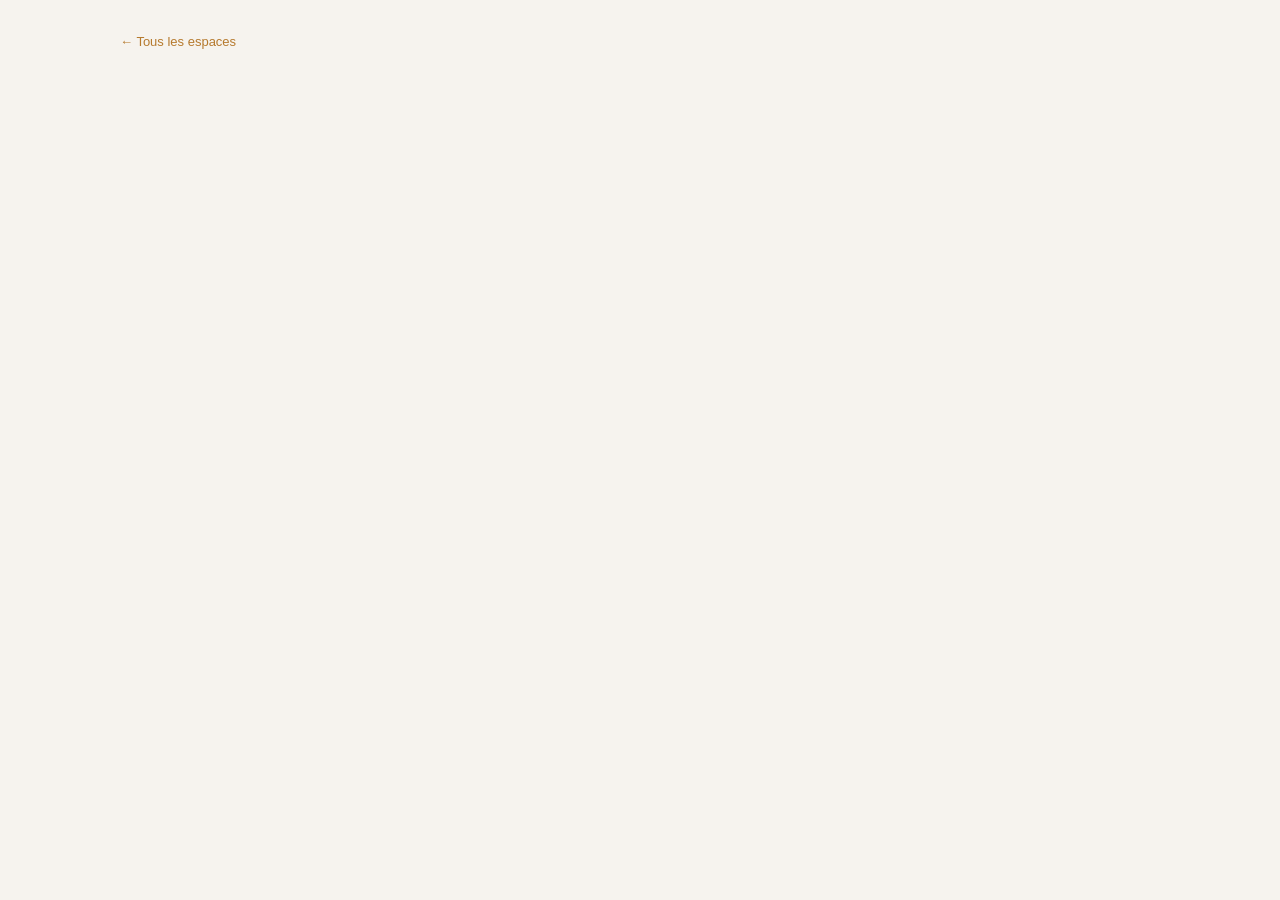
==== space.html @ d071cf0f "Posts persistants + champ 'Information complémentaire du jour' - Persistance : chaque post généré es" ====
<!doctype html>
<html lang="fr">
<head>
  <meta charset="utf-8">
  <meta name="viewport" content="width=device-width, initial-scale=1">
  <title>Snapdesk LinkedIn — Espace</title>
  <link rel="icon" href="data:image/svg+xml,%3Csvg xmlns='http://www.w3.org/2000/svg' viewBox='0 0 100 100'%3E%3Ctext y='.9em' font-size='90'%3E🏢%3C/text%3E%3C/svg%3E">
  <link rel="stylesheet" href="/assets/styles.css">
</head>
<body>
  <div class="wrap">
    <div class="crumb" style="display:flex; justify-content:space-between; align-items:center; gap:12px;">
      <a href="/">← Tous les espaces</a>
      <span class="userbar" id="userbar"></span>
    </div>
    <div id="head"></div>
    <div id="posts-zone"></div>
  </div>

  <div id="toast" class="toast"></div>

  <script src="/assets/auth.js"></script>
  <script>
    if (!Auth.requireAuth()) { throw new Error('redirect'); }
    Auth.renderUserBar(document.getElementById('userbar'));

    // --- Config commerciaux (ordre = affichage) ---
    const COMS = [
      { key: 'ronan',   name: 'Ronan',   role: 'CEO · Snapdesk',                        color: '#B67A2E' },
      { key: 'melanie', name: 'Mélanie', role: 'Business Developer · Snapdesk',         color: '#2E7D57' },
      { key: 'florian', name: 'Florian', role: 'Business Developer · Snapdesk',         color: '#3A6EA5' },
      { key: 'thomas',  name: 'Thomas',  role: 'Head of Marketing & Growth · Snapdesk', color: '#9B4D6E' },
    ];

    const fmt = (s) => (s == null ? '' : String(s)).trim();
    const esc = (t) => fmt(t).replace(/[&<>"]/g, c => ({ '&':'&amp;','<':'&lt;','>':'&gt;','"':'&quot;' }[c]));
    const params = new URLSearchParams(location.search);
    const SPACE_ID = params.get('id');

    let SPACE = null;

    // ---------- Persistance locale (par espace) ----------
    // Les posts générés et la note du jour survivent au changement de page.
    const POSTS_KEY = `snapdesk_posts_${SPACE_ID}`;
    const DAILY_KEY = `snapdesk_daily_${SPACE_ID}`;
    function loadSavedPosts() { try { return JSON.parse(localStorage.getItem(POSTS_KEY) || '{}'); } catch { return {}; } }
    function savePostText(key, text) { const m = loadSavedPosts(); m[key] = text; localStorage.setItem(POSTS_KEY, JSON.stringify(m)); }
    function getDailyNote() { return localStorage.getItem(DAILY_KEY) || ''; }
    function setDailyNote(v) { localStorage.setItem(DAILY_KEY, v); }

    // ---------- Toast ----------
    let toastT;
    function toast(msg) {
      const el = document.getElementById('toast');
      el.textContent = msg; el.classList.add('show');
      clearTimeout(toastT);
      toastT = setTimeout(() => el.classList.remove('show'), 1800);
    }

    // ---------- Chargement de l'espace ----------
    function dispoClass(d) {
      const v = fmt(d).toLowerCase();
      if (!v) return '';
      return v.includes('dispo') ? 'ok' : 'soon';
    }

    function renderHead() {
      const s = SPACE;
      const facts = [];
      if (fmt(s.postes)) facts.push(`<span class="pill">${esc(s.postes)} postes</span>`);
      if (fmt(s.superficie)) facts.push(`<span class="pill">${esc(s.superficie)}</span>`);
      if (fmt(s.prix)) facts.push(`<span class="pill">${esc(s.prix)}</span>`);
      if (fmt(s.localisation)) facts.push(`<span class="pill">${esc(s.localisation)}</span>`);
      const dispo = fmt(s.disponibilite) ? `<span class="dispo ${dispoClass(s.disponibilite)}">${esc(s.disponibilite)}</span>` : '';
      document.getElementById('head').innerHTML = `
        <div class="space-head">
          <div class="row">
            <div>
              <p class="eyebrow">Espace</p>
              <h1>${esc(s.espace)}</h1>
            </div>
            <button id="reload-space" class="btn primary" title="Relit les infos de l'espace (les posts se génèrent à la demande)">↻ Recharger l'espace</button>
          </div>
          <div class="facts">${facts.join('')}${dispo}</div>
          ${fmt(s.description) ? `<p class="desc">${esc(s.description)}</p>` : ''}
          <div class="daily">
            <label for="daily-note">📌 Information complémentaire du jour <span>— oriente les posts générés ci-dessous (actualité, promo, événement, angle du jour…)</span></label>
            <textarea id="daily-note" placeholder="Ex. : canicule aujourd'hui → insister sur la clim et les terrasses · ou « portes ouvertes jeudi », « -1 mois offert cette semaine », « nouvelle photo dispo »…"></textarea>
            <div class="saved" id="daily-saved"></div>
          </div>
        </div>`;
      document.getElementById('reload-space').addEventListener('click', reloadSpace);
      // Note du jour : pré-remplie depuis le stockage, sauvegardée à la frappe.
      const dn = document.getElementById('daily-note');
      if (dn) {
        dn.value = getDailyNote();
        let savedT;
        dn.addEventListener('input', () => {
          setDailyNote(dn.value);
          const tag = document.getElementById('daily-saved');
          if (tag) { tag.textContent = '✓ enregistré'; clearTimeout(savedT); savedT = setTimeout(() => { tag.textContent = ''; }, 1200); }
        });
      }
    }

    async function fetchSpace() {
      const res = await Auth.fetch('/api/spaces', { cache: 'no-store' });
      const data = await res.json();
      if (!data.ok) throw new Error(data.error || 'Erreur /api/spaces');
      const found = (data.spaces || []).find(x => x.id === SPACE_ID);
      if (!found) throw new Error("Espace introuvable (a-t-il été supprimé de la base ?)");
      return found;
    }

    // ---------- Rendu des cartes ----------
    function cardShell(com, inner, statusHtml, actionsHtml) {
      return `
        <article class="post" id="post-${com.key}">
          <div class="post-top">
            <div class="avatar" style="background:${com.color}">${esc(com.name[0])}</div>
            <div class="who"><span class="n">${esc(com.name)}</span><span class="r">${esc(com.role)}</span></div>
          </div>
          <div class="post-body" id="body-${com.key}">${inner}</div>
          ${statusHtml || ''}
          <div class="post-actions">${actionsHtml}</div>
        </article>`;
    }

    function skeletonBody() {
      return `<div class="skeleton" style="width:90%"></div><div class="skeleton" style="width:80%"></div><div class="skeleton" style="width:95%"></div><div class="skeleton" style="width:60%"></div>`;
    }

    // État "au repos" : rien n'est généré tant qu'on ne clique pas (1 requête par clic).
    function renderPostsIdle() {
      const zone = document.getElementById('posts-zone');
      zone.innerHTML =
        `<div class="notice">Clique sur « ✨ Générer le post » du commercial voulu. Les posts se créent <b>un par un, à la demande</b> (pour ménager le quota de l'API).</div>` +
        `<div class="posts">${
          COMS.map(c => cardShell(
            c,
            `<span style="color:var(--taupe); font-style:italic;">Pas encore généré.</span>`,
            '',
            `<button class="btn small brass gen-one" style="flex:1">✨ Générer le post</button>`
          )).join('')
        }</div>`;
      COMS.forEach(c => {
        const card = document.getElementById(`post-${c.key}`);
        const b = card && card.querySelector('.gen-one');
        if (b) b.addEventListener('click', () => generateOne(c.key));
      });
      // Restaure les posts déjà générés (persistés localement) : ils restent
      // affichés tant qu'on ne clique pas Régénérer.
      const saved = loadSavedPosts();
      COMS.forEach(c => { if (saved[c.key]) fillCard(c, { post: saved[c.key] }); });
    }

    function fillCard(com, entry) {
      const card = document.getElementById(`post-${com.key}`);
      if (!card) return;
      const body = card.querySelector('.post-body');
      const actions = card.querySelector('.post-actions');
      const old = card.querySelector('.post-status');
      if (old) old.remove();

      let statusHtml = '', bodyHtml = '', canCopy = false;
      if (entry && entry.error) {
        body.classList.add('muted');
        bodyHtml = `⚠️ ${esc(entry.error)}`;
        statusHtml = `<div class="post-status err">erreur</div>`;
      } else if (entry && entry.skipped) {
        body.classList.add('muted');
        bodyHtml = esc(entry.post || 'Config à compléter.');
        statusHtml = `<div class="post-status skip">à configurer</div>`;
      } else if (entry && entry.post) {
        body.classList.remove('muted');
        bodyHtml = esc(entry.post);
        statusHtml = `<div class="post-status ok">prêt</div>`;
        canCopy = true;
      } else {
        body.classList.add('muted');
        bodyHtml = 'Aucun contenu.';
      }
      body.innerHTML = bodyHtml;
      actions.insertAdjacentHTML('beforebegin', statusHtml);

      actions.innerHTML =
        `<button class="btn small copy" ${canCopy ? '' : 'disabled'}>Copier</button>` +
        `<button class="btn small regen">🔄 Régénérer</button>`;
      if (canCopy) {
        actions.querySelector('.copy').addEventListener('click', () => copyText(entry.post));
      }
      actions.querySelector('.regen').addEventListener('click', () => generateOne(com.key));
    }

    async function copyText(text) {
      try {
        await navigator.clipboard.writeText(text);
        toast('✓ Post copié');
      } catch {
        const ta = document.createElement('textarea');
        ta.value = text; document.body.appendChild(ta); ta.select();
        try { document.execCommand('copy'); toast('✓ Post copié'); } catch { toast('Copie impossible'); }
        ta.remove();
      }
    }

    // ---------- Génération ----------
    function spacePayload() {
      const s = SPACE;
      return {
        url: s.url, localisation: s.localisation, espace: s.espace, prix: s.prix,
        postes: s.postes, superficie: s.superficie, disponibilite: s.disponibilite,
        description: s.description,
        dailyNote: getDailyNote(),
      };
    }

    async function callGenerate(commercials) {
      const res = await Auth.fetch('/api/generate', {
        method: 'POST',
        headers: { 'content-type': 'application/json' },
        body: JSON.stringify({ space: spacePayload(), commercials }),
      });
      const data = await res.json();
      if (!data.ok) throw new Error(data.error || `HTTP ${res.status}`);
      return data.posts || {};
    }

    // Génère (ou régénère) le post d'UN seul commercial → 1 requête API.
    async function generateOne(key) {
      const com = COMS.find(c => c.key === key);
      const card = document.getElementById(`post-${key}`);
      if (!card) return;
      // Passe la carte en chargement + désactive ses boutons le temps de la requête.
      card.querySelector('.post-body').innerHTML = skeletonBody();
      const old = card.querySelector('.post-status');
      if (old) old.remove();
      card.querySelectorAll('.post-actions .btn').forEach(b => { b.disabled = true; });
      try {
        const posts = await callGenerate([key]);
        const entry = posts[key];
        fillCard(com, entry);
        if (entry && entry.post && !entry.skipped && !entry.error) {
          savePostText(key, entry.post); // persiste : reste au retour sur la page
          toast('Post généré');
        }
      } catch (err) {
        fillCard(com, { error: err.message });
      }
    }

    // ---------- Recharger l'espace (relit les infos + régénère) ----------
    async function reloadSpace() {
      const btn = document.getElementById('reload-space');
      if (btn) { btn.disabled = true; btn.textContent = '↻ Rechargement…'; }
      try {
        SPACE = await fetchSpace();
        renderHead();
        renderPostsIdle();
        toast('Infos espace relues');
      } catch (err) {
        document.getElementById('posts-zone').innerHTML = `<div class="error-box">${esc(err.message)}</div>`;
      }
    }

    // ---------- Init ----------
    async function init() {
      if (!SPACE_ID) {
        document.getElementById('head').innerHTML = `<div class="error-box">Aucun espace indiqué. <a href="/">Retour à la liste</a></div>`;
        return;
      }
      try {
        SPACE = await fetchSpace();
        renderHead();
        renderPostsIdle();
      } catch (err) {
        document.getElementById('head').innerHTML = `<div class="error-box">${esc(err.message)} — <a href="/">retour</a></div>`;
      }
    }
    init();
  </script>
</body>
</html>
---- assets/styles.css ----
/* ===========================================================================
   Snapdesk LinkedIn — mini app. Feuille de style partagée.
   Palette : papier chaud / encre / accent laiton, vert "dispo". Clair + sombre.
   =========================================================================== */

:root {
  --paper: #F6F3EE;
  --paper-2: #FBF9F5;
  --card: #FFFFFF;
  --ink: #1B1E24;
  --ink-soft: #3C4048;
  --taupe: #8A8378;
  --line: #E4DED4;
  --brass: #B67A2E;
  --brass-soft: #F0E4CF;
  --green: #2E7D57;
  --green-soft: #E1F0E7;
  --amber: #B5820A;
  --red: #B4462F;
  --red-soft: #F3E0DA;
  --shadow: 0 1px 2px rgba(27, 30, 36, .06), 0 8px 24px rgba(27, 30, 36, .07);
  --radius: 14px;
  --serif: Georgia, "Iowan Old Style", "Times New Roman", serif;
  --sans: -apple-system, BlinkMacSystemFont, "Segoe UI", Roboto, Helvetica, Arial, sans-serif;
  --mono: "SF Mono", "JetBrains Mono", "Cascadia Code", Menlo, Consolas, monospace;
}
@media (prefers-color-scheme: dark) {
  :root {
    --paper: #16181C; --paper-2: #1B1E24; --card: #20242B; --ink: #ECE7DE;
    --ink-soft: #B9B4AA; --taupe: #8C867B; --line: #2E333B; --brass: #D89E4E;
    --brass-soft: #34291A; --green: #5CBE8C; --green-soft: #16281F; --amber: #D89E4E;
    --red: #E08a72; --red-soft: #2E1C17;
    --shadow: 0 1px 2px rgba(0, 0, 0, .3), 0 10px 30px rgba(0, 0, 0, .35);
  }
}
:root[data-theme="light"] {
  --paper: #F6F3EE; --paper-2: #FBF9F5; --card: #FFFFFF; --ink: #1B1E24;
  --ink-soft: #3C4048; --taupe: #8A8378; --line: #E4DED4; --brass: #B67A2E;
  --brass-soft: #F0E4CF; --green: #2E7D57; --green-soft: #E1F0E7; --amber: #B5820A;
  --red: #B4462F; --red-soft: #F3E0DA;
  --shadow: 0 1px 2px rgba(27, 30, 36, .06), 0 8px 24px rgba(27, 30, 36, .07);
}
:root[data-theme="dark"] {
  --paper: #16181C; --paper-2: #1B1E24; --card: #20242B; --ink: #ECE7DE;
  --ink-soft: #B9B4AA; --taupe: #8C867B; --line: #2E333B; --brass: #D89E4E;
  --brass-soft: #34291A; --green: #5CBE8C; --green-soft: #16281F; --amber: #D89E4E;
  --red: #E08a72; --red-soft: #2E1C17;
  --shadow: 0 1px 2px rgba(0, 0, 0, .3), 0 10px 30px rgba(0, 0, 0, .35);
}

* { box-sizing: border-box; }
html { -webkit-text-size-adjust: 100%; }
body {
  margin: 0; background: var(--paper); color: var(--ink);
  font-family: var(--sans); line-height: 1.55; -webkit-font-smoothing: antialiased;
}
a { color: var(--brass); text-decoration: none; }
a:hover { text-decoration: underline; }
.wrap { max-width: 1080px; margin: 0 auto; padding: 32px 20px 72px; }

/* --- Header --- */
.top { display: flex; align-items: flex-start; justify-content: space-between; gap: 16px; flex-wrap: wrap; }
.eyebrow { font-size: 12px; letter-spacing: .14em; text-transform: uppercase; color: var(--brass); font-weight: 600; margin: 0 0 10px; }
h1 { font-family: var(--serif); font-weight: 600; letter-spacing: -.01em; font-size: clamp(26px, 4vw, 38px); line-height: 1.1; margin: 0 0 8px; text-wrap: balance; }
.lede { color: var(--ink-soft); font-size: 16px; max-width: 56ch; margin: 0; }

.badge { display: inline-flex; align-items: center; gap: 6px; font-size: 11.5px; font-weight: 600; letter-spacing: .03em; padding: 4px 10px; border-radius: 999px; }
.badge.sample { background: var(--brass-soft); color: var(--amber); }
.badge.sheet { background: var(--green-soft); color: var(--green); }

/* --- Boutons --- */
.btn { font-family: var(--sans); font-size: 14px; font-weight: 600; cursor: pointer; border-radius: 10px; padding: 9px 15px; border: 1px solid var(--line); background: var(--card); color: var(--ink); transition: transform .06s, background .15s, opacity .15s; display: inline-flex; align-items: center; gap: 7px; }
.btn:hover { background: var(--paper-2); }
.btn:active { transform: translateY(1px); }
.btn:focus-visible { outline: 2px solid var(--brass); outline-offset: 2px; }
.btn.primary { background: var(--ink); color: #fff; border-color: var(--ink); }
.btn.primary:hover { opacity: .92; background: var(--ink); }
.btn.brass { background: var(--brass); color: #fff; border-color: var(--brass); }
.btn.brass:hover { opacity: .92; background: var(--brass); }
.btn[disabled] { opacity: .5; cursor: default; }
.btn.small { font-size: 12.5px; padding: 6px 11px; }

/* --- Recherche --- */
.toolbar { display: flex; gap: 10px; align-items: center; flex-wrap: wrap; margin: 26px 0 20px; }
.search { flex: 1; min-width: 220px; }
.search input { width: 100%; font-family: var(--sans); font-size: 15px; color: var(--ink); background: var(--card); border: 1px solid var(--line); border-radius: 10px; padding: 11px 14px; }
.search input:focus { outline: 2px solid var(--brass); outline-offset: 1px; border-color: transparent; }

/* --- Grille d'espaces --- */
.spaces { display: grid; grid-template-columns: repeat(auto-fill, minmax(280px, 1fr)); gap: 16px; }
.space-card { display: flex; flex-direction: column; gap: 10px; background: var(--card); border: 1px solid var(--line); border-radius: var(--radius); box-shadow: var(--shadow); padding: 18px; text-decoration: none; color: inherit; transition: transform .1s, box-shadow .15s; }
.space-card:hover { transform: translateY(-2px); text-decoration: none; box-shadow: 0 2px 4px rgba(0,0,0,.08), 0 14px 34px rgba(27,30,36,.1); }
.space-card .name { font-family: var(--serif); font-size: 19px; font-weight: 600; line-height: 1.2; }
.space-card .loc { font-size: 13px; color: var(--taupe); }
.space-card .facts { display: flex; flex-wrap: wrap; gap: 6px; margin-top: 2px; }
.pill { font-size: 12px; padding: 3px 9px; border-radius: 999px; background: var(--paper-2); border: 1px solid var(--line); color: var(--ink-soft); font-variant-numeric: tabular-nums; }
.dispo { font-size: 11px; font-weight: 700; letter-spacing: .04em; text-transform: uppercase; padding: 3px 9px; border-radius: 999px; }
.dispo.ok { background: var(--green-soft); color: var(--green); }
.dispo.soon { background: var(--brass-soft); color: var(--amber); }
.space-card .go { margin-top: auto; font-size: 13px; font-weight: 600; color: var(--brass); }

/* --- Page espace : entête --- */
.crumb { font-size: 13px; margin-bottom: 18px; }
.space-head { background: var(--card); border: 1px solid var(--line); border-radius: var(--radius); box-shadow: var(--shadow); padding: 22px; margin-bottom: 22px; }
.space-head .row { display: flex; justify-content: space-between; align-items: flex-start; gap: 16px; flex-wrap: wrap; }
.space-head h1 { margin: 0 0 6px; }
.space-head .desc { color: var(--ink-soft); font-size: 14.5px; margin: 12px 0 0; max-width: 70ch; }
.space-head .facts { margin-top: 12px; }

/* --- Information complémentaire du jour --- */
.daily { margin-top: 16px; border-top: 1px dashed var(--line); padding-top: 14px; }
.daily label { display: block; font-size: 13px; font-weight: 600; color: var(--ink); margin-bottom: 6px; }
.daily label span { font-weight: 400; color: var(--taupe); font-size: 12.5px; }
.daily textarea { width: 100%; font-family: var(--sans); font-size: 14px; line-height: 1.5; color: var(--ink); background: var(--paper-2); border: 1px solid var(--line); border-radius: 10px; padding: 10px 12px; min-height: 62px; resize: vertical; }
.daily textarea:focus { outline: 2px solid var(--brass); outline-offset: 1px; border-color: transparent; }
.daily .saved { font-size: 11.5px; color: var(--green); margin-top: 5px; height: 14px; }

/* --- Cartes commerciaux (posts) --- */
.posts { display: grid; grid-template-columns: 1fr 1fr; gap: 18px; }
@media (max-width: 720px) { .posts { grid-template-columns: 1fr; } }
.post { background: var(--card); border: 1px solid var(--line); border-radius: var(--radius); box-shadow: var(--shadow); display: flex; flex-direction: column; overflow: hidden; }
.post-top { display: flex; align-items: center; gap: 11px; padding: 15px 16px 8px; }
.avatar { width: 42px; height: 42px; border-radius: 50%; flex: none; display: grid; place-items: center; font-weight: 700; font-size: 16px; color: #fff; font-family: var(--serif); }
.who { display: flex; flex-direction: column; line-height: 1.25; flex: 1; }
.who .n { font-weight: 600; font-size: 14.5px; }
.who .r { font-size: 12px; color: var(--taupe); }
.post-body { padding: 6px 16px 12px; font-size: 13.5px; color: var(--ink); white-space: pre-wrap; word-break: break-word; flex: 1; min-height: 90px; }
.post-body.muted { color: var(--ink-soft); font-style: italic; }
.post-status { font-size: 11px; font-weight: 600; letter-spacing: .04em; text-transform: uppercase; padding: 3px 9px; border-radius: 999px; margin: 0 16px 12px; align-self: flex-start; }
.post-status.skip { background: var(--brass-soft); color: var(--amber); }
.post-status.err { background: var(--red-soft); color: var(--red); }
.post-status.ok { background: var(--green-soft); color: var(--green); }
.post-actions { display: flex; gap: 8px; border-top: 1px solid var(--line); padding: 10px 12px; }
.post-actions .btn { flex: 1; justify-content: center; }

/* --- États / squelette --- */
.loading { color: var(--taupe); font-size: 14px; }
.skeleton { position: relative; overflow: hidden; background: var(--paper-2); border-radius: 6px; height: 12px; margin: 6px 16px; }
.skeleton::after { content: ""; position: absolute; inset: 0; transform: translateX(-100%); background: linear-gradient(90deg, transparent, rgba(140,140,140,.12), transparent); animation: sh 1.2s infinite; }
@keyframes sh { to { transform: translateX(100%); } }
@media (prefers-reduced-motion: reduce) { .skeleton::after { animation: none; } }

.notice { background: var(--paper-2); border: 1px solid var(--line); border-radius: var(--radius); padding: 14px 16px; font-size: 13.5px; color: var(--ink-soft); margin-bottom: 18px; }
.notice code { font-family: var(--mono); font-size: 12px; background: var(--brass-soft); color: var(--amber); padding: 1px 6px; border-radius: 5px; }
.error-box { background: var(--red-soft); border: 1px solid var(--red); color: var(--red); border-radius: var(--radius); padding: 14px 16px; font-size: 14px; margin-bottom: 18px; }

/* --- Toast copie --- */
.toast { position: fixed; bottom: 22px; left: 50%; transform: translateX(-50%) translateY(20px); background: var(--ink); color: #fff; padding: 10px 18px; border-radius: 999px; font-size: 13.5px; font-weight: 600; opacity: 0; pointer-events: none; transition: opacity .2s, transform .2s; z-index: 50; }
.toast.show { opacity: 1; transform: translateX(-50%) translateY(0); }

/* --- Barre utilisateur --- */
.userbar { display: inline-flex; align-items: center; gap: 12px; font-size: 13px; color: var(--taupe); }
.userbar-name { font-weight: 600; color: var(--ink-soft); }

/* --- Page login --- */
.login-screen { min-height: 100dvh; display: grid; place-items: center; padding: 24px; }
.login-card { width: 100%; max-width: 400px; background: var(--card); border: 1px solid var(--line); border-radius: var(--radius); box-shadow: var(--shadow); padding: 32px; }
.login-card .eyebrow { text-align: center; }
.login-card h1 { font-size: 26px; text-align: center; margin: 0 0 4px; }
.login-card .sub { text-align: center; color: var(--taupe); font-size: 13.5px; margin: 0 0 24px; }
.login-field { display: flex; flex-direction: column; gap: 6px; margin-bottom: 16px; }
.login-field label { font-size: 11.5px; letter-spacing: .06em; text-transform: uppercase; color: var(--taupe); font-weight: 600; }
.login-field input { font-family: var(--sans); font-size: 15px; color: var(--ink); background: var(--paper-2); border: 1px solid var(--line); border-radius: 10px; padding: 11px 13px; }
.login-field input:focus { outline: 2px solid var(--brass); outline-offset: 1px; border-color: transparent; }
.login-card .btn { width: 100%; justify-content: center; margin-top: 6px; }
.login-error { background: var(--red-soft); color: var(--red); border: 1px solid var(--red); border-radius: 10px; padding: 10px 13px; font-size: 13.5px; margin-bottom: 16px; display: none; }
.login-error.show { display: block; }

/* --- Modal secret (legacy, non utilisé) --- */
.modal-bg { position: fixed; inset: 0; background: rgba(0,0,0,.45); display: none; align-items: center; justify-content: center; padding: 20px; z-index: 40; }
.modal-bg.show { display: flex; }
.modal { background: var(--card); border: 1px solid var(--line); border-radius: var(--radius); box-shadow: var(--shadow); padding: 24px; max-width: 420px; width: 100%; }
.modal h3 { font-family: var(--serif); margin: 0 0 8px; font-size: 20px; }
.modal p { color: var(--ink-soft); font-size: 13.5px; margin: 0 0 16px; }
.modal input { width: 100%; font-family: var(--mono); font-size: 14px; color: var(--ink); background: var(--paper-2); border: 1px solid var(--line); border-radius: 9px; padding: 10px 12px; margin-bottom: 16px; }
.modal input:focus { outline: 2px solid var(--brass); outline-offset: 1px; border-color: transparent; }
.modal .modal-actions { display: flex; gap: 10px; justify-content: flex-end; }
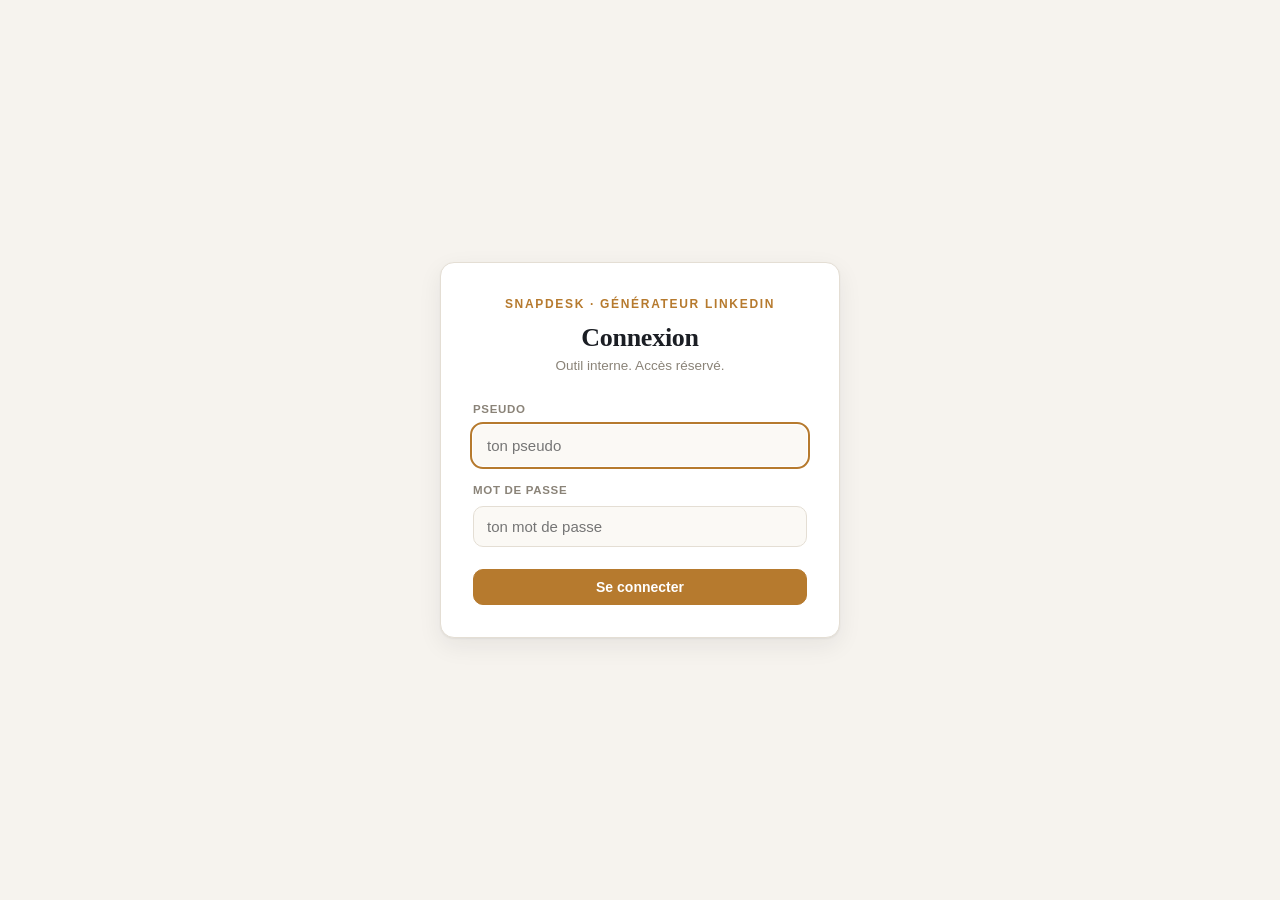
==== commit aec5b15e: "Bloc/persona par compte : un non-admin ne voit et ne génère que son bloc - Chaque compte non admin p" ====
--- a/space.html
+++ b/space.html
@@ -13,8 +13,25 @@
       <a href="/">← Tous les espaces</a>
       <span class="userbar" id="userbar"></span>
     </div>
+    <div id="store-warn"></div>
     <div id="head"></div>
     <div id="posts-zone"></div>
+  </div>
+
+  <!-- Modale d'édition d'un post -->
+  <div id="edit-modal" class="modal-overlay" aria-hidden="true">
+    <div class="modal-box" role="dialog" aria-modal="true" aria-labelledby="edit-modal-title">
+      <div class="modal-head">
+        <h3 id="edit-modal-title">Modifier le post</h3>
+        <button class="modal-close" id="edit-cancel" aria-label="Fermer">✕</button>
+      </div>
+      <textarea id="edit-modal-area" class="edit-area" spellcheck="true"></textarea>
+      <div class="modal-foot">
+        <span class="modal-hint">Astuce : Ctrl/⌘ + Entrée pour valider</span>
+        <button class="btn" id="edit-cancel-2">Annuler</button>
+        <button class="btn validate" id="edit-save">✓ Valider</button>
+      </div>
+    </div>
   </div>
 
   <div id="toast" class="toast"></div>
@@ -26,11 +43,17 @@
 
     // --- Config commerciaux (ordre = affichage) ---
     const COMS = [
-      { key: 'ronan',   name: 'Ronan',   role: 'CEO · Snapdesk',                        color: '#B67A2E' },
-      { key: 'melanie', name: 'Mélanie', role: 'Business Developer · Snapdesk',         color: '#2E7D57' },
-      { key: 'florian', name: 'Florian', role: 'Business Developer · Snapdesk',         color: '#3A6EA5' },
-      { key: 'thomas',  name: 'Thomas',  role: 'Head of Marketing & Growth · Snapdesk', color: '#9B4D6E' },
+      { key: 'ronan',    name: 'Ronan',    role: 'CEO · Snapdesk',                        color: '#B67A2E' },
+      { key: 'cyril',    name: 'Cyril',    role: 'Co-founder · Snapdesk',                 color: '#6B4E9E' },
+      { key: 'melanie',  name: 'Mélanie',  role: 'Business Developer · Snapdesk',         color: '#2E7D57' },
+      { key: 'florian',  name: 'Florian',  role: 'Business Developer · Snapdesk',         color: '#3A6EA5' },
+      { key: 'maxence',  name: 'Maxence',  role: 'Commercial · Snapdesk',                 color: '#C24E3A' },
+      { key: 'thomas',   name: 'Thomas',   role: 'Head of Marketing & Growth · Snapdesk', color: '#9B4D6E' },
+      { key: 'snapdesk', name: 'Snapdesk', role: 'Compte officiel · l\'entreprise',       color: '#0E9E6E' },
     ];
+
+    // Blocs visibles : un admin voit TOUT ; un non-admin ne voit QUE son bloc attribué.
+    const VISIBLE_COMS = Auth.isAdmin() ? COMS : COMS.filter(c => c.key === Auth.commercial());
 
     const fmt = (s) => (s == null ? '' : String(s)).trim();
     const esc = (t) => fmt(t).replace(/[&<>"]/g, c => ({ '&':'&amp;','<':'&lt;','>':'&gt;','"':'&quot;' }[c]));
@@ -39,14 +62,97 @@
 
     let SPACE = null;
 
-    // ---------- Persistance locale (par espace) ----------
-    // Les posts générés et la note du jour survivent au changement de page.
-    const POSTS_KEY = `snapdesk_posts_${SPACE_ID}`;
-    const DAILY_KEY = `snapdesk_daily_${SPACE_ID}`;
-    function loadSavedPosts() { try { return JSON.parse(localStorage.getItem(POSTS_KEY) || '{}'); } catch { return {}; } }
-    function savePostText(key, text) { const m = loadSavedPosts(); m[key] = text; localStorage.setItem(POSTS_KEY, JSON.stringify(m)); }
-    function getDailyNote() { return localStorage.getItem(DAILY_KEY) || ''; }
-    function setDailyNote(v) { localStorage.setItem(DAILY_KEY, v); }
+    // ---------- Mémoire PARTAGÉE (Supabase via /api/state) + repli localStorage ----------
+    // STATE est chargé au démarrage depuis le serveur (partagé entre tous les PC).
+    // Si le stockage partagé n'est pas configuré/joignable, on retombe sur localStorage
+    // (mémoire par navigateur, comme avant) pour ne rien casser.
+    let STATE = { posts: {}, dailyNote: '', history: [] };
+    let SERVER_OK = false;
+    let STORE_STATUS = { ok: true, error: '', code: '' };
+
+    const LS_POSTS = `snapdesk_posts_${SPACE_ID}`;
+    const LS_DAILY = `snapdesk_daily_${SPACE_ID}`;
+    const LS_HIST = 'snapdesk_hook_history';
+    const HISTORY_MAX = 60;
+    const lsGet = (k, def) => { try { return JSON.parse(localStorage.getItem(k)) ?? def; } catch { return def; } };
+
+    function firstLine(text) {
+      const line = String(text || '').split('\n').map(s => s.trim()).find(s => s.length > 0) || '';
+      return line.slice(0, 160);
+    }
+    async function apiState(body) {
+      try {
+        const res = await Auth.fetch('/api/state', {
+          method: 'POST', headers: { 'content-type': 'application/json' }, body: JSON.stringify(body),
+        });
+        if (!res.ok) {
+          let d = {}; try { d = await res.json(); } catch {}
+          STORE_STATUS = { ok: false, error: (d && d.error) || ('HTTP ' + res.status), code: (d && d.code) || '' };
+          showStoreWarning();
+        }
+        return res;
+      } catch { /* réseau / redirection auth */ }
+    }
+
+    // Charge l'état (posts + note du jour + historique) pour l'espace courant.
+    async function loadState() {
+      try {
+        const res = await Auth.fetch('/api/state?space=' + encodeURIComponent(SPACE_ID || ''), { cache: 'no-store' });
+        let data = {}; try { data = await res.json(); } catch {}
+        if (!res.ok || !data.ok) {
+          STORE_STATUS = { ok: false, error: (data && data.error) || ('HTTP ' + res.status), code: (data && data.code) || '' };
+          throw new Error(STORE_STATUS.error);
+        }
+        STATE = { posts: data.posts || {}, dailyNote: data.dailyNote || '', history: data.history || [] };
+        SERVER_OK = true;
+        STORE_STATUS = { ok: true, error: '', code: '' };
+      } catch (e) {
+        // Repli localStorage (par navigateur) — le partage ne fonctionne pas.
+        SERVER_OK = false;
+        if (STORE_STATUS.ok) STORE_STATUS = { ok: false, error: e.message || 'réseau', code: '' };
+        STATE = { posts: lsGet(LS_POSTS, {}), dailyNote: localStorage.getItem(LS_DAILY) || '', history: lsGet(LS_HIST, []) };
+      }
+      showStoreWarning();
+    }
+
+    // Affiche (ou masque) un bandeau si la mémoire partagée n'est pas disponible.
+    function showStoreWarning() {
+      const el = document.getElementById('store-warn');
+      if (!el) return;
+      if (STORE_STATUS.ok) { el.innerHTML = ''; return; }
+      const detail = STORE_STATUS.code === 'NO_STORE'
+        ? "Supabase n'est pas vu par le serveur : vérifie SUPABASE_URL / SUPABASE_SERVICE_ROLE_KEY dans Vercel, puis fais un Redeploy."
+        : `Détail : ${STORE_STATUS.error}`;
+      el.innerHTML = `<div class="store-warn">⚠️ <b>Mémoire partagée indisponible</b> — le travail n'est PAS synchronisé entre les PC (repli mémoire locale du navigateur).<br>${esc(detail)}</div>`;
+    }
+
+    function loadSavedPosts() { return STATE.posts; }
+    function savePostText(key, text) {
+      STATE.posts[key] = text;
+      if (SERVER_OK) apiState({ op: 'savePost', space: SPACE_ID, commercial: key, content: text });
+      else localStorage.setItem(LS_POSTS, JSON.stringify(STATE.posts));
+    }
+    function removeSavedPost(key) {
+      delete STATE.posts[key];
+      if (SERVER_OK) apiState({ op: 'deletePost', space: SPACE_ID, commercial: key });
+      else localStorage.setItem(LS_POSTS, JSON.stringify(STATE.posts));
+    }
+    function getDailyNote() { return STATE.dailyNote || ''; }
+    let dailyT;
+    function setDailyNote(v) {
+      STATE.dailyNote = v;
+      if (SERVER_OK) { clearTimeout(dailyT); dailyT = setTimeout(() => apiState({ op: 'saveDaily', space: SPACE_ID, content: v }), 500); }
+      else localStorage.setItem(LS_DAILY, v);
+    }
+    function recordHook(author, postText) {
+      const hook = firstLine(postText);
+      if (!hook) return;
+      STATE.history.push({ author, hook });
+      STATE.history = STATE.history.slice(-HISTORY_MAX);
+      if (SERVER_OK) apiState({ op: 'appendHook', author, hook });
+      else localStorage.setItem(LS_HIST, JSON.stringify(STATE.history));
+    }
+    function recentHooksForPrompt() { return (STATE.history || []).slice(-30); }
 
     // ---------- Toast ----------
     let toastT;
@@ -64,8 +170,44 @@
       return v.includes('dispo') ? 'ok' : 'soon';
     }
 
+    // Câble le champ texte (note du jour / brief) : pré-rempli + sauvegardé à la frappe.
+    function wireDailyNote() {
+      const dn = document.getElementById('daily-note');
+      if (!dn) return;
+      dn.value = getDailyNote();
+      let savedT;
+      dn.addEventListener('input', () => {
+        setDailyNote(dn.value);
+        const tag = document.getElementById('daily-saved');
+        if (tag) { tag.textContent = '✓ enregistré'; clearTimeout(savedT); savedT = setTimeout(() => { tag.textContent = ''; }, 1200); }
+      });
+    }
+
     function renderHead() {
       const s = SPACE;
+
+      // --- Mode "post général" (hors espace) ---
+      if (s.general) {
+        document.getElementById('head').innerHTML = `
+          <div class="space-head">
+            <div class="row">
+              <div>
+                <p class="eyebrow">Post général</p>
+                <h1>Posts LinkedIn — hors espace</h1>
+              </div>
+            </div>
+            <p class="desc">Chaque membre génère un post LinkedIn qui n'est lié à aucun espace. Donne un sujet / brief (optionnel), puis clique « Générer le post » du membre voulu.</p>
+            <div class="daily">
+              <label for="daily-note">📝 Sujet / brief du post <span>— de quoi veux-tu parler ? (tendance, actualité, conseil, prise de position…). Laisse vide pour laisser le membre choisir son angle.</span></label>
+              <textarea id="daily-note" placeholder="Ex. : le retour au bureau · l'importance du design des bureaux · un conseil pour bien choisir ses locaux · réagir à une actu du flex office…"></textarea>
+              <div class="saved" id="daily-saved"></div>
+            </div>
+          </div>`;
+        wireDailyNote();
+        return;
+      }
+
+      // --- Mode "espace" ---
       const facts = [];
       if (fmt(s.postes)) facts.push(`<span class="pill">${esc(s.postes)} postes</span>`);
       if (fmt(s.superficie)) facts.push(`<span class="pill">${esc(s.superficie)}</span>`);
@@ -83,6 +225,10 @@
           </div>
           <div class="facts">${facts.join('')}${dispo}</div>
           ${fmt(s.description) ? `<p class="desc">${esc(s.description)}</p>` : ''}
+          ${(fmt(s.drive) || fmt(s.presentation)) ? `<div class="resources">
+            ${fmt(s.drive) ? `<a class="btn small resource-btn" href="${esc(s.drive)}" target="_blank" rel="noopener noreferrer">📸 Photos &amp; Vidéos</a>` : ''}
+            ${fmt(s.presentation) ? `<button class="btn small" id="copy-presentation">🔗 Copier le lien de la landing page</button>` : ''}
+          </div>` : ''}
           <div class="daily">
             <label for="daily-note">📌 Information complémentaire du jour <span>— oriente les posts générés ci-dessous (actualité, promo, événement, angle du jour…)</span></label>
             <textarea id="daily-note" placeholder="Ex. : canicule aujourd'hui → insister sur la clim et les terrasses · ou « portes ouvertes jeudi », « -1 mois offert cette semaine », « nouvelle photo dispo »…"></textarea>
@@ -90,17 +236,10 @@
           </div>
         </div>`;
       document.getElementById('reload-space').addEventListener('click', reloadSpace);
-      // Note du jour : pré-remplie depuis le stockage, sauvegardée à la frappe.
-      const dn = document.getElementById('daily-note');
-      if (dn) {
-        dn.value = getDailyNote();
-        let savedT;
-        dn.addEventListener('input', () => {
-          setDailyNote(dn.value);
-          const tag = document.getElementById('daily-saved');
-          if (tag) { tag.textContent = '✓ enregistré'; clearTimeout(savedT); savedT = setTimeout(() => { tag.textContent = ''; }, 1200); }
-        });
-      }
+      // Lien de présentation : bouton "copier".
+      const cp = document.getElementById('copy-presentation');
+      if (cp) cp.addEventListener('click', () => copyText(SPACE.presentation, '✓ Lien de la landing page copié'));
+      wireDailyNote();
     }
 
     async function fetchSpace() {
@@ -133,17 +272,25 @@
     // État "au repos" : rien n'est généré tant qu'on ne clique pas (1 requête par clic).
     function renderPostsIdle() {
       const zone = document.getElementById('posts-zone');
+      // Non-admin sans bloc attribué : rien à générer.
+      if (!Auth.isAdmin() && VISIBLE_COMS.length === 0) {
+        zone.innerHTML = `<div class="notice">Aucun bloc ne t'est attribué pour l'instant. Demande à un administrateur de t'associer à un persona.</div>`;
+        return;
+      }
+      const intro = Auth.isAdmin()
+        ? `Clique sur « ✨ Générer le post » du commercial voulu. Les posts se créent <b>un par un, à la demande</b> (pour ménager le quota de l'API).`
+        : `Ton bloc de création. Clique sur « ✨ Générer le post » pour créer ta publication.`;
       zone.innerHTML =
-        `<div class="notice">Clique sur « ✨ Générer le post » du commercial voulu. Les posts se créent <b>un par un, à la demande</b> (pour ménager le quota de l'API).</div>` +
+        `<div class="notice">${intro}</div>` +
         `<div class="posts">${
-          COMS.map(c => cardShell(
+          VISIBLE_COMS.map(c => cardShell(
             c,
             `<span style="color:var(--taupe); font-style:italic;">Pas encore généré.</span>`,
             '',
             `<button class="btn small brass gen-one" style="flex:1">✨ Générer le post</button>`
           )).join('')
         }</div>`;
-      COMS.forEach(c => {
+      VISIBLE_COMS.forEach(c => {
         const card = document.getElementById(`post-${c.key}`);
         const b = card && card.querySelector('.gen-one');
         if (b) b.addEventListener('click', () => generateOne(c.key));
@@ -151,7 +298,7 @@
       // Restaure les posts déjà générés (persistés localement) : ils restent
       // affichés tant qu'on ne clique pas Régénérer.
       const saved = loadSavedPosts();
-      COMS.forEach(c => { if (saved[c.key]) fillCard(c, { post: saved[c.key] }); });
+      VISIBLE_COMS.forEach(c => { if (saved[c.key]) fillCard(c, { post: saved[c.key] }); });
     }
 
     function fillCard(com, entry) {
@@ -185,21 +332,105 @@
 
       actions.innerHTML =
         `<button class="btn small copy" ${canCopy ? '' : 'disabled'}>Copier</button>` +
-        `<button class="btn small regen">🔄 Régénérer</button>`;
+        `<button class="btn small regen">🔄 Régénérer</button>` +
+        (canCopy ? `<button class="btn small edit">✏️ Modifier</button>` : '') +
+        (canCopy ? `<button class="btn small danger del">🗑 Supprimer</button>` : '');
       if (canCopy) {
         actions.querySelector('.copy').addEventListener('click', () => copyText(entry.post));
+        actions.querySelector('.edit').addEventListener('click', () => enterEdit(com.key));
+        actions.querySelector('.del').addEventListener('click', () => deleteOne(com.key));
       }
       actions.querySelector('.regen').addEventListener('click', () => generateOne(com.key));
     }
 
-    async function copyText(text) {
+    // ---------- Édition dans une fenêtre centrée (modale, animée) ----------
+    let editingKey = null;
+
+    function openEditModal() {
+      const el = document.getElementById('edit-modal');
+      el.style.display = 'flex';
+      void el.offsetWidth;            // reflow → déclenche la transition d'entrée
+      el.classList.add('show');
+      el.setAttribute('aria-hidden', 'false');
+    }
+    function closeEditModal() {
+      const el = document.getElementById('edit-modal');
+      el.classList.remove('show');
+      el.setAttribute('aria-hidden', 'true');
+      setTimeout(() => { if (!el.classList.contains('show')) el.style.display = 'none'; }, 220);
+      editingKey = null;
+    }
+
+    // "Modifier" : ouvre la modale centrée avec le texte du post.
+    function enterEdit(key) {
+      const com = COMS.find(c => c.key === key);
+      if (!com) return;
+      editingKey = key;
+      const saved = loadSavedPosts()[key];
+      const bodyEl = document.querySelector(`#post-${key} .post-body`);
+      const current = (saved != null) ? saved : (bodyEl ? bodyEl.textContent : '');
+      document.getElementById('edit-modal-title').textContent = `Modifier le post — ${com.name}`;
+      const ta = document.getElementById('edit-modal-area');
+      ta.value = current;
+      openEditModal();
+      setTimeout(() => { ta.focus(); ta.setSelectionRange(ta.value.length, ta.value.length); }, 80);
+    }
+
+    // "Valider" : sauvegarde (persisté) + met à jour la carte + ferme la modale.
+    function saveEdit() {
+      if (!editingKey) { closeEditModal(); return; }
+      const com = COMS.find(c => c.key === editingKey);
+      const text = String(document.getElementById('edit-modal-area').value).trim();
+      if (text) {
+        savePostText(editingKey, text);
+        fillCard(com, { post: text });
+        toast('Post modifié');
+      }
+      closeEditModal();
+    }
+
+    // Câblage de la modale (une seule fois).
+    document.getElementById('edit-save').addEventListener('click', saveEdit);
+    document.getElementById('edit-cancel').addEventListener('click', closeEditModal);
+    document.getElementById('edit-cancel-2').addEventListener('click', closeEditModal);
+    document.getElementById('edit-modal').addEventListener('click', (e) => { if (e.target.id === 'edit-modal') closeEditModal(); });
+    document.addEventListener('keydown', (e) => {
+      const open = document.getElementById('edit-modal').classList.contains('show');
+      if (!open) return;
+      if (e.key === 'Escape') closeEditModal();
+      else if (e.key === 'Enter' && (e.metaKey || e.ctrlKey)) { e.preventDefault(); saveEdit(); }
+    });
+
+    // Remet une carte au repos (bouton "Générer le post").
+    function setCardIdle(com) {
+      const card = document.getElementById(`post-${com.key}`);
+      if (!card) return;
+      const body = card.querySelector('.post-body');
+      body.classList.add('muted');
+      body.innerHTML = `<span style="color:var(--taupe); font-style:italic;">Pas encore généré.</span>`;
+      const old = card.querySelector('.post-status');
+      if (old) old.remove();
+      const actions = card.querySelector('.post-actions');
+      actions.innerHTML = `<button class="btn small brass gen-one" style="flex:1">✨ Générer le post</button>`;
+      actions.querySelector('.gen-one').addEventListener('click', () => generateOne(com.key));
+    }
+
+    // Supprime le post d'un commercial (affichage + persistance) → carte au repos.
+    function deleteOne(key) {
+      removeSavedPost(key);
+      const com = COMS.find(c => c.key === key);
+      setCardIdle(com);
+      toast('Post supprimé');
+    }
+
+    async function copyText(text, msg = '✓ Post copié') {
       try {
         await navigator.clipboard.writeText(text);
-        toast('✓ Post copié');
+        toast(msg);
       } catch {
         const ta = document.createElement('textarea');
         ta.value = text; document.body.appendChild(ta); ta.select();
-        try { document.execCommand('copy'); toast('✓ Post copié'); } catch { toast('Copie impossible'); }
+        try { document.execCommand('copy'); toast(msg); } catch { toast('Copie impossible'); }
         ta.remove();
       }
     }
@@ -207,6 +438,7 @@
     // ---------- Génération ----------
     function spacePayload() {
       const s = SPACE;
+      if (s.general) return { general: true, dailyNote: getDailyNote() };
       return {
         url: s.url, localisation: s.localisation, espace: s.espace, prix: s.prix,
         postes: s.postes, superficie: s.superficie, disponibilite: s.disponibilite,
@@ -219,7 +451,7 @@
       const res = await Auth.fetch('/api/generate', {
         method: 'POST',
         headers: { 'content-type': 'application/json' },
-        body: JSON.stringify({ space: spacePayload(), commercials }),
+        body: JSON.stringify({ space: spacePayload(), commercials, history: recentHooksForPrompt() }),
       });
       const data = await res.json();
       if (!data.ok) throw new Error(data.error || `HTTP ${res.status}`);
@@ -242,6 +474,7 @@
         fillCard(com, entry);
         if (entry && entry.post && !entry.skipped && !entry.error) {
           savePostText(key, entry.post); // persiste : reste au retour sur la page
+          recordHook(com.name, entry.post); // mémorise l'accroche pour éviter les répétitions
           toast('Post généré');
         }
       } catch (err) {
@@ -255,6 +488,7 @@
       if (btn) { btn.disabled = true; btn.textContent = '↻ Rechargement…'; }
       try {
         SPACE = await fetchSpace();
+        await loadState();
         renderHead();
         renderPostsIdle();
         toast('Infos espace relues');
@@ -269,8 +503,17 @@
         document.getElementById('head').innerHTML = `<div class="error-box">Aucun espace indiqué. <a href="/">Retour à la liste</a></div>`;
         return;
       }
+      // Mode "post général" (hors espace) : rien à charger côté Sheet.
+      if (SPACE_ID === '__general__') {
+        SPACE = { general: true };
+        await loadState();
+        renderHead();
+        renderPostsIdle();
+        return;
+      }
       try {
         SPACE = await fetchSpace();
+        await loadState();
         renderHead();
         renderPostsIdle();
       } catch (err) {
--- a/assets/styles.css
+++ b/assets/styles.css
@@ -79,12 +79,23 @@
 .btn.brass:hover { opacity: .92; background: var(--brass); }
 .btn[disabled] { opacity: .5; cursor: default; }
 .btn.small { font-size: 12.5px; padding: 6px 11px; }
+.btn.danger { color: var(--red); }
+.btn.danger:hover { background: var(--red-soft); }
 
 /* --- Recherche --- */
 .toolbar { display: flex; gap: 10px; align-items: center; flex-wrap: wrap; margin: 26px 0 20px; }
 .search { flex: 1; min-width: 220px; }
 .search input { width: 100%; font-family: var(--sans); font-size: 15px; color: var(--ink); background: var(--card); border: 1px solid var(--line); border-radius: 10px; padding: 11px 14px; }
 .search input:focus { outline: 2px solid var(--brass); outline-offset: 1px; border-color: transparent; }
+
+/* --- Bouton pleine largeur : post général (hors espace) --- */
+.general-cta { display: flex; align-items: center; gap: 16px; width: 100%; margin-bottom: 20px; padding: 18px 22px; border-radius: var(--radius); background: var(--card); border: 1px solid var(--line); border-left: 4px solid var(--brass); box-shadow: var(--shadow); color: inherit; text-decoration: none; transition: transform .1s, box-shadow .15s; }
+.general-cta:hover { text-decoration: none; transform: translateY(-1px); box-shadow: 0 2px 4px rgba(0,0,0,.08), 0 14px 34px rgba(27,30,36,.1); }
+.general-cta .ic { font-size: 24px; flex: none; }
+.general-cta .txt { display: flex; flex-direction: column; gap: 2px; }
+.general-cta .t { font-family: var(--serif); font-size: 18px; font-weight: 600; }
+.general-cta .s { font-size: 13px; color: var(--taupe); }
+.general-cta .go { margin-left: auto; font-weight: 600; color: var(--brass); white-space: nowrap; }
 
 /* --- Grille d'espaces --- */
 .spaces { display: grid; grid-template-columns: repeat(auto-fill, minmax(280px, 1fr)); gap: 16px; }
@@ -106,6 +117,11 @@
 .space-head h1 { margin: 0 0 6px; }
 .space-head .desc { color: var(--ink-soft); font-size: 14.5px; margin: 12px 0 0; max-width: 70ch; }
 .space-head .facts { margin-top: 12px; }
+
+/* --- Ressources de l'espace (Drive, présentation) --- */
+.resources { display: flex; flex-wrap: wrap; gap: 10px; margin-top: 14px; }
+.resources .btn { text-decoration: none; }
+.resources .btn:hover { text-decoration: none; }
 
 /* --- Information complémentaire du jour --- */
 .daily { margin-top: 16px; border-top: 1px dashed var(--line); padding-top: 14px; }
@@ -130,8 +146,26 @@
 .post-status.skip { background: var(--brass-soft); color: var(--amber); }
 .post-status.err { background: var(--red-soft); color: var(--red); }
 .post-status.ok { background: var(--green-soft); color: var(--green); }
-.post-actions { display: flex; gap: 8px; border-top: 1px solid var(--line); padding: 10px 12px; }
-.post-actions .btn { flex: 1; justify-content: center; }
+.post-actions { display: flex; flex-wrap: wrap; gap: 6px; border-top: 1px solid var(--line); padding: 10px 12px; }
+.post-actions .btn { flex: 1 1 auto; min-width: 88px; justify-content: center; }
+.edit-area { width: 100%; box-sizing: border-box; font-family: var(--sans); font-size: 13.5px; line-height: 1.5; color: var(--ink); background: var(--paper-2); border: 1px solid var(--brass); border-radius: 8px; padding: 10px 12px; resize: vertical; min-height: 140px; }
+.edit-area:focus { outline: 2px solid var(--brass); outline-offset: 1px; }
+.btn.validate { color: #fff; background: var(--green); border-color: var(--green); }
+.btn.validate:hover { opacity: .92; background: var(--green); }
+
+/* --- Modale d'édition (centrée + animée) --- */
+.modal-overlay { position: fixed; inset: 0; z-index: 60; display: none; align-items: center; justify-content: center; padding: 20px; background: rgba(15,17,20,.55); opacity: 0; transition: opacity .18s ease; }
+.modal-overlay.show { opacity: 1; }
+.modal-box { width: 100%; max-width: 680px; max-height: 88vh; display: flex; flex-direction: column; background: var(--card); border: 1px solid var(--line); border-radius: 16px; box-shadow: 0 24px 70px rgba(0,0,0,.4); padding: 20px 22px; transform: translateY(14px) scale(.96); opacity: 0; transition: transform .22s cubic-bezier(.2,.75,.3,1), opacity .2s ease; }
+.modal-overlay.show .modal-box { transform: none; opacity: 1; }
+.modal-head { display: flex; align-items: center; justify-content: space-between; gap: 12px; margin-bottom: 14px; }
+.modal-head h3 { font-family: var(--serif); font-size: 20px; font-weight: 600; margin: 0; }
+.modal-close { border: none; background: transparent; color: var(--taupe); font-size: 17px; cursor: pointer; padding: 4px 9px; border-radius: 8px; line-height: 1; }
+.modal-close:hover { background: var(--paper-2); color: var(--ink); }
+.modal-box .edit-area { min-height: 44vh; flex: 1; }
+.modal-foot { display: flex; justify-content: flex-end; gap: 10px; margin-top: 16px; }
+.modal-hint { font-size: 12px; color: var(--taupe); margin-right: auto; align-self: center; }
+@media (prefers-reduced-motion: reduce) { .modal-overlay, .modal-box { transition: opacity .12s ease; } .modal-box { transform: none; } }
 
 /* --- États / squelette --- */
 .loading { color: var(--taupe); font-size: 14px; }
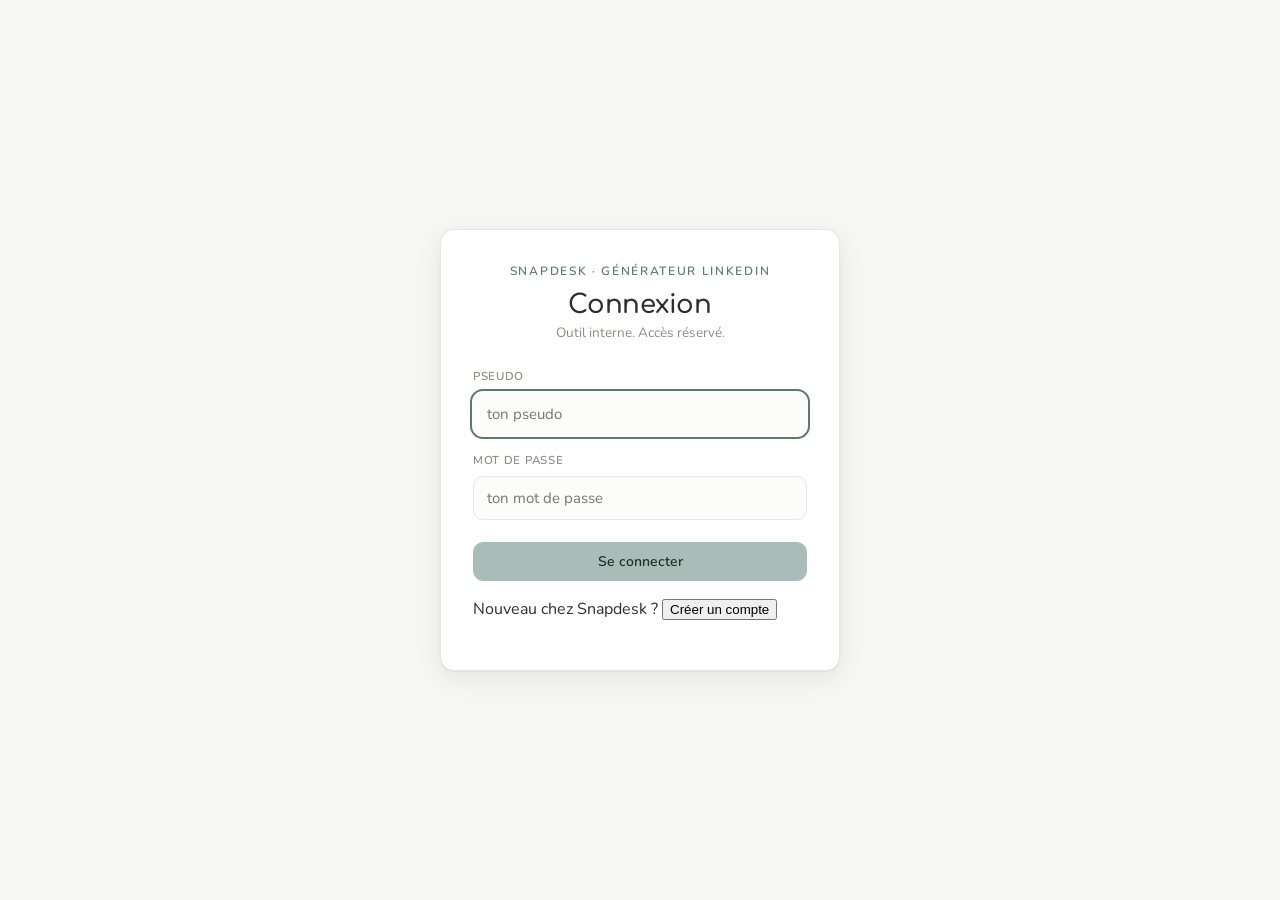
==== commit e1cb482d: "Persona pour tous : éditeur partagé, ajout de posts illimité (borné) + ajustements futurs - Éditeur " ====
--- a/space.html
+++ b/space.html
@@ -37,9 +37,23 @@
   <div id="toast" class="toast"></div>
 
   <script src="/assets/auth.js"></script>
+  <script src="/assets/persona-editor.js"></script>
   <script>
     if (!Auth.requireAuth()) { throw new Error('redirect'); }
     Auth.renderUserBar(document.getElementById('userbar'));
+
+    // Bouton « Mon persona » : chaque utilisateur peut ajuster sa voix / ajouter des posts.
+    (function () {
+      if (Auth.isAdmin()) return;               // l'admin édite les personas depuis /users.html
+      const key = Auth.commercial();
+      if (!key) return;
+      const bar = document.getElementById('userbar');
+      if (!bar) return;
+      const btn = document.createElement('button');
+      btn.className = 'btn small'; btn.textContent = '🎭 Mon persona'; btn.style.marginRight = '8px';
+      btn.addEventListener('click', () => PersonaEditor.open(key, { title: Auth.name() || Auth.user(), toast: toast }));
+      bar.parentNode.insertBefore(btn, bar);
+    })();
 
     // --- Config commerciaux (ordre = affichage) ---
     const COMS = [
@@ -52,8 +66,39 @@
       { key: 'snapdesk', name: 'Snapdesk', role: 'Compte officiel · l\'entreprise',       color: '#0E9E6E' },
     ];
 
-    // Blocs visibles : un admin voit TOUT ; un non-admin ne voit QUE son bloc attribué.
-    const VISIBLE_COMS = Auth.isAdmin() ? COMS : COMS.filter(c => c.key === Auth.commercial());
+    // --- Blocs personnels : chaque utilisateur a SA propre carte (clé = son pseudo).
+    // Les 7 personas statiques ci-dessus restent réutilisables.
+    const staticCom = (key) => COMS.find(c => c.key === String(key || '').toLowerCase());
+    function colorFor(key) { let h = 0; const s = String(key || ''); for (let i = 0; i < s.length; i++) h = (h * 31 + s.charCodeAt(i)) >>> 0; return `hsl(${h % 360} 45% 42%)`; }
+    function comFor(key, name, role) {
+      if (!key) return null;
+      const st = staticCom(key);
+      if (st) return st;
+      return { key: String(key).toLowerCase(), name: (name && name.trim()) || key, role: (role && role.trim()) || 'Snapdesk', color: colorFor(key) };
+    }
+    let VISIBLE_COMS = [];
+    const findCom = (key) => VISIBLE_COMS.find(c => c.key === String(key || '').toLowerCase()) || comFor(key);
+
+    // Un non-admin ne voit QUE son bloc perso ; un admin voit les 7 personas + le
+    // bloc perso de chaque utilisateur actif (pour superviser / éditer leur contenu).
+    async function buildVisibleComs() {
+      if (!Auth.isAdmin()) {
+        const me = comFor(Auth.commercial(), Auth.name() || Auth.user(), Auth.role());
+        VISIBLE_COMS = me ? [me] : [];
+        return;
+      }
+      const list = COMS.slice();
+      try {
+        const res = await Auth.fetch('/api/users', { cache: 'no-store' });
+        const data = await res.json();
+        (data.users || []).forEach(u => {
+          if (u.admin || !u.commercial) return;
+          if (list.find(c => c.key === u.commercial)) return; // persona statique déjà présent
+          list.push(comFor(u.commercial, u.name || u.username, u.role));
+        });
+      } catch { /* /api/users indisponible → on garde au moins les personas statiques */ }
+      VISIBLE_COMS = list;
+    }
 
     const fmt = (s) => (s == null ? '' : String(s)).trim();
     const esc = (t) => fmt(t).replace(/[&<>"]/g, c => ({ '&':'&amp;','<':'&lt;','>':'&gt;','"':'&quot;' }[c]));
@@ -280,9 +325,10 @@
       const intro = Auth.isAdmin()
         ? `Clique sur « ✨ Générer le post » du commercial voulu. Les posts se créent <b>un par un, à la demande</b> (pour ménager le quota de l'API).`
         : `Ton bloc de création. Clique sur « ✨ Générer le post » pour créer ta publication.`;
+      const single = VISIBLE_COMS.length === 1 ? ' single' : '';
       zone.innerHTML =
         `<div class="notice">${intro}</div>` +
-        `<div class="posts">${
+        `<div class="posts${single}">${
           VISIBLE_COMS.map(c => cardShell(
             c,
             `<span style="color:var(--taupe); font-style:italic;">Pas encore généré.</span>`,
@@ -363,11 +409,12 @@
 
     // "Modifier" : ouvre la modale centrée avec le texte du post.
     function enterEdit(key) {
-      const com = COMS.find(c => c.key === key);
+      const com = findCom(key);
       if (!com) return;
       editingKey = key;
       const saved = loadSavedPosts()[key];
-      const bodyEl = document.querySelector(`#post-${key} .post-body`);
+      const bodyCard = document.getElementById(`post-${key}`);
+      const bodyEl = bodyCard ? bodyCard.querySelector('.post-body') : null;
       const current = (saved != null) ? saved : (bodyEl ? bodyEl.textContent : '');
       document.getElementById('edit-modal-title').textContent = `Modifier le post — ${com.name}`;
       const ta = document.getElementById('edit-modal-area');
@@ -379,7 +426,7 @@
     // "Valider" : sauvegarde (persisté) + met à jour la carte + ferme la modale.
     function saveEdit() {
       if (!editingKey) { closeEditModal(); return; }
-      const com = COMS.find(c => c.key === editingKey);
+      const com = findCom(editingKey);
       const text = String(document.getElementById('edit-modal-area').value).trim();
       if (text) {
         savePostText(editingKey, text);
@@ -418,7 +465,7 @@
     // Supprime le post d'un commercial (affichage + persistance) → carte au repos.
     function deleteOne(key) {
       removeSavedPost(key);
-      const com = COMS.find(c => c.key === key);
+      const com = findCom(key);
       setCardIdle(com);
       toast('Post supprimé');
     }
@@ -460,7 +507,7 @@
 
     // Génère (ou régénère) le post d'UN seul commercial → 1 requête API.
     async function generateOne(key) {
-      const com = COMS.find(c => c.key === key);
+      const com = findCom(key);
       const card = document.getElementById(`post-${key}`);
       if (!card) return;
       // Passe la carte en chargement + désactive ses boutons le temps de la requête.
@@ -503,6 +550,7 @@
         document.getElementById('head').innerHTML = `<div class="error-box">Aucun espace indiqué. <a href="/">Retour à la liste</a></div>`;
         return;
       }
+      await buildVisibleComs();
       // Mode "post général" (hors espace) : rien à charger côté Sheet.
       if (SPACE_ID === '__general__') {
         SPACE = { general: true };
--- a/assets/styles.css
+++ b/assets/styles.css
@@ -1,49 +1,66 @@
 /* ===========================================================================
    Snapdesk LinkedIn — mini app. Feuille de style partagée.
-   Palette : papier chaud / encre / accent laiton, vert "dispo". Clair + sombre.
+   Palette Snapdesk : vert sauge (accent principal) + rose (accent secondaire),
+   encre quasi noire sur papier quasi blanc. Clair + sombre.
+   Typo : Comfortaa (titres, arrondi) + Nunito (textes).
    =========================================================================== */
 
+@import url('https://fonts.googleapis.com/css2?family=Comfortaa:wght@400;500;600;700&family=Nunito:wght@400;500;600;700&display=swap');
+
 :root {
-  --paper: #F6F3EE;
-  --paper-2: #FBF9F5;
+  --paper: #F6F6F2;
+  --paper-2: #FCFCFA;
   --card: #FFFFFF;
-  --ink: #1B1E24;
-  --ink-soft: #3C4048;
-  --taupe: #8A8378;
-  --line: #E4DED4;
-  --brass: #B67A2E;
-  --brass-soft: #F0E4CF;
-  --green: #2E7D57;
-  --green-soft: #E1F0E7;
-  --amber: #B5820A;
+  --ink: #2B2E2B;
+  --ink-soft: #4C504B;
+  --taupe: #8A8E86;
+  --line: #E6E7E0;
+  --brass: #AABCB7;        /* vert sauge Snapdesk — aplats / boutons / bordures */
+  --brass-ink: #5E7A6F;    /* même sauge, assombri pour le texte fin (lisibilité) */
+  --brass-soft: #EAF0ED;
+  --green: #3E8E60;        /* "disponible" / succès */
+  --green-soft: #E0F0E6;
+  --rose: #E590A1;         /* rose Snapdesk — accent secondaire */
+  --rose-ink: #C25E75;     /* même rose, assombri pour le texte fin */
+  --rose-soft: #FBEAEE;
+  --amber: #9A6B1F;        /* "à venir" / avertissement */
+  --amber-soft: #F2E7CF;
   --red: #B4462F;
   --red-soft: #F3E0DA;
   --shadow: 0 1px 2px rgba(27, 30, 36, .06), 0 8px 24px rgba(27, 30, 36, .07);
   --radius: 14px;
-  --serif: Georgia, "Iowan Old Style", "Times New Roman", serif;
-  --sans: -apple-system, BlinkMacSystemFont, "Segoe UI", Roboto, Helvetica, Arial, sans-serif;
+  /* Titres : Comfortaa (arrondi, façon logo/marque Snapdesk). */
+  --serif: "Comfortaa", "Segoe UI", Verdana, sans-serif;
+  /* Textes : Nunito (arrondi, lisible). */
+  --sans: "Nunito", -apple-system, BlinkMacSystemFont, "Segoe UI", Roboto, Helvetica, Arial, sans-serif;
   --mono: "SF Mono", "JetBrains Mono", "Cascadia Code", Menlo, Consolas, monospace;
 }
 @media (prefers-color-scheme: dark) {
   :root {
-    --paper: #16181C; --paper-2: #1B1E24; --card: #20242B; --ink: #ECE7DE;
-    --ink-soft: #B9B4AA; --taupe: #8C867B; --line: #2E333B; --brass: #D89E4E;
-    --brass-soft: #34291A; --green: #5CBE8C; --green-soft: #16281F; --amber: #D89E4E;
+    --paper: #171918; --paper-2: #1D201E; --card: #232725; --ink: #ECEEE8;
+    --ink-soft: #BBC0B8; --taupe: #8C908A; --line: #2F3431;
+    --brass: #AABCB7; --brass-ink: #AABCB7; --brass-soft: #26302C;
+    --green: #67C08C; --green-soft: #182A20;
+    --rose: #E590A1; --rose-ink: #EFA8B6; --rose-soft: #3A2830; --amber: #D3A458; --amber-soft: #322818;
     --red: #E08a72; --red-soft: #2E1C17;
     --shadow: 0 1px 2px rgba(0, 0, 0, .3), 0 10px 30px rgba(0, 0, 0, .35);
   }
 }
 :root[data-theme="light"] {
-  --paper: #F6F3EE; --paper-2: #FBF9F5; --card: #FFFFFF; --ink: #1B1E24;
-  --ink-soft: #3C4048; --taupe: #8A8378; --line: #E4DED4; --brass: #B67A2E;
-  --brass-soft: #F0E4CF; --green: #2E7D57; --green-soft: #E1F0E7; --amber: #B5820A;
+  --paper: #F6F6F2; --paper-2: #FCFCFA; --card: #FFFFFF; --ink: #2B2E2B;
+  --ink-soft: #4C504B; --taupe: #8A8E86; --line: #E6E7E0;
+  --brass: #AABCB7; --brass-ink: #5E7A6F; --brass-soft: #EAF0ED;
+  --green: #3E8E60; --green-soft: #E0F0E6;
+  --rose: #E590A1; --rose-ink: #C25E75; --rose-soft: #FBEAEE; --amber: #9A6B1F; --amber-soft: #F2E7CF;
   --red: #B4462F; --red-soft: #F3E0DA;
   --shadow: 0 1px 2px rgba(27, 30, 36, .06), 0 8px 24px rgba(27, 30, 36, .07);
 }
 :root[data-theme="dark"] {
-  --paper: #16181C; --paper-2: #1B1E24; --card: #20242B; --ink: #ECE7DE;
-  --ink-soft: #B9B4AA; --taupe: #8C867B; --line: #2E333B; --brass: #D89E4E;
-  --brass-soft: #34291A; --green: #5CBE8C; --green-soft: #16281F; --amber: #D89E4E;
+  --paper: #171918; --paper-2: #1D201E; --card: #232725; --ink: #ECEEE8;
+  --ink-soft: #BBC0B8; --taupe: #8C908A; --line: #2F3431;
+  --brass: #AABCB7; --brass-ink: #AABCB7; --brass-soft: #26302C;
+  --green: #67C08C; --green-soft: #182A20;
+  --rose: #E590A1; --rose-ink: #EFA8B6; --rose-soft: #3A2830; --amber: #D3A458; --amber-soft: #322818;
   --red: #E08a72; --red-soft: #2E1C17;
   --shadow: 0 1px 2px rgba(0, 0, 0, .3), 0 10px 30px rgba(0, 0, 0, .35);
 }
@@ -54,29 +71,29 @@
   margin: 0; background: var(--paper); color: var(--ink);
   font-family: var(--sans); line-height: 1.55; -webkit-font-smoothing: antialiased;
 }
-a { color: var(--brass); text-decoration: none; }
+a { color: var(--brass-ink); text-decoration: none; }
 a:hover { text-decoration: underline; }
 .wrap { max-width: 1080px; margin: 0 auto; padding: 32px 20px 72px; }
 
 /* --- Header --- */
 .top { display: flex; align-items: flex-start; justify-content: space-between; gap: 16px; flex-wrap: wrap; }
-.eyebrow { font-size: 12px; letter-spacing: .14em; text-transform: uppercase; color: var(--brass); font-weight: 600; margin: 0 0 10px; }
+.eyebrow { font-size: 12px; letter-spacing: .14em; text-transform: uppercase; color: var(--brass-ink); font-weight: 600; margin: 0 0 10px; }
 h1 { font-family: var(--serif); font-weight: 600; letter-spacing: -.01em; font-size: clamp(26px, 4vw, 38px); line-height: 1.1; margin: 0 0 8px; text-wrap: balance; }
 .lede { color: var(--ink-soft); font-size: 16px; max-width: 56ch; margin: 0; }
 
 .badge { display: inline-flex; align-items: center; gap: 6px; font-size: 11.5px; font-weight: 600; letter-spacing: .03em; padding: 4px 10px; border-radius: 999px; }
-.badge.sample { background: var(--brass-soft); color: var(--amber); }
+.badge.sample { background: var(--amber-soft); color: var(--amber); }
 .badge.sheet { background: var(--green-soft); color: var(--green); }
 
 /* --- Boutons --- */
 .btn { font-family: var(--sans); font-size: 14px; font-weight: 600; cursor: pointer; border-radius: 10px; padding: 9px 15px; border: 1px solid var(--line); background: var(--card); color: var(--ink); transition: transform .06s, background .15s, opacity .15s; display: inline-flex; align-items: center; gap: 7px; }
 .btn:hover { background: var(--paper-2); }
 .btn:active { transform: translateY(1px); }
-.btn:focus-visible { outline: 2px solid var(--brass); outline-offset: 2px; }
+.btn:focus-visible { outline: 2px solid var(--brass-ink); outline-offset: 2px; }
 .btn.primary { background: var(--ink); color: #fff; border-color: var(--ink); }
 .btn.primary:hover { opacity: .92; background: var(--ink); }
-.btn.brass { background: var(--brass); color: #fff; border-color: var(--brass); }
-.btn.brass:hover { opacity: .92; background: var(--brass); }
+.btn.brass { background: var(--brass); color: #223028; border-color: var(--brass); }
+.btn.brass:hover { opacity: .9; background: var(--brass); }
 .btn[disabled] { opacity: .5; cursor: default; }
 .btn.small { font-size: 12.5px; padding: 6px 11px; }
 .btn.danger { color: var(--red); }
@@ -86,16 +103,16 @@
 .toolbar { display: flex; gap: 10px; align-items: center; flex-wrap: wrap; margin: 26px 0 20px; }
 .search { flex: 1; min-width: 220px; }
 .search input { width: 100%; font-family: var(--sans); font-size: 15px; color: var(--ink); background: var(--card); border: 1px solid var(--line); border-radius: 10px; padding: 11px 14px; }
-.search input:focus { outline: 2px solid var(--brass); outline-offset: 1px; border-color: transparent; }
+.search input:focus { outline: 2px solid var(--brass-ink); outline-offset: 1px; border-color: transparent; }
 
 /* --- Bouton pleine largeur : post général (hors espace) --- */
-.general-cta { display: flex; align-items: center; gap: 16px; width: 100%; margin-bottom: 20px; padding: 18px 22px; border-radius: var(--radius); background: var(--card); border: 1px solid var(--line); border-left: 4px solid var(--brass); box-shadow: var(--shadow); color: inherit; text-decoration: none; transition: transform .1s, box-shadow .15s; }
+.general-cta { display: flex; align-items: center; gap: 16px; width: 100%; margin-bottom: 20px; padding: 18px 22px; border-radius: var(--radius); background: var(--card); border: 1px solid var(--line); border-left: 4px solid var(--rose); box-shadow: var(--shadow); color: inherit; text-decoration: none; transition: transform .1s, box-shadow .15s; }
 .general-cta:hover { text-decoration: none; transform: translateY(-1px); box-shadow: 0 2px 4px rgba(0,0,0,.08), 0 14px 34px rgba(27,30,36,.1); }
 .general-cta .ic { font-size: 24px; flex: none; }
 .general-cta .txt { display: flex; flex-direction: column; gap: 2px; }
 .general-cta .t { font-family: var(--serif); font-size: 18px; font-weight: 600; }
 .general-cta .s { font-size: 13px; color: var(--taupe); }
-.general-cta .go { margin-left: auto; font-weight: 600; color: var(--brass); white-space: nowrap; }
+.general-cta .go { margin-left: auto; font-weight: 700; color: var(--rose-ink); white-space: nowrap; }
 
 /* --- Grille d'espaces --- */
 .spaces { display: grid; grid-template-columns: repeat(auto-fill, minmax(280px, 1fr)); gap: 16px; }
@@ -107,8 +124,8 @@
 .pill { font-size: 12px; padding: 3px 9px; border-radius: 999px; background: var(--paper-2); border: 1px solid var(--line); color: var(--ink-soft); font-variant-numeric: tabular-nums; }
 .dispo { font-size: 11px; font-weight: 700; letter-spacing: .04em; text-transform: uppercase; padding: 3px 9px; border-radius: 999px; }
 .dispo.ok { background: var(--green-soft); color: var(--green); }
-.dispo.soon { background: var(--brass-soft); color: var(--amber); }
-.space-card .go { margin-top: auto; font-size: 13px; font-weight: 600; color: var(--brass); }
+.dispo.soon { background: var(--amber-soft); color: var(--amber); }
+.space-card .go { margin-top: auto; font-size: 13px; font-weight: 600; color: var(--brass-ink); }
 
 /* --- Page espace : entête --- */
 .crumb { font-size: 13px; margin-bottom: 18px; }
@@ -128,12 +145,15 @@
 .daily label { display: block; font-size: 13px; font-weight: 600; color: var(--ink); margin-bottom: 6px; }
 .daily label span { font-weight: 400; color: var(--taupe); font-size: 12.5px; }
 .daily textarea { width: 100%; font-family: var(--sans); font-size: 14px; line-height: 1.5; color: var(--ink); background: var(--paper-2); border: 1px solid var(--line); border-radius: 10px; padding: 10px 12px; min-height: 62px; resize: vertical; }
-.daily textarea:focus { outline: 2px solid var(--brass); outline-offset: 1px; border-color: transparent; }
+.daily textarea:focus { outline: 2px solid var(--brass-ink); outline-offset: 1px; border-color: transparent; }
 .daily .saved { font-size: 11.5px; color: var(--green); margin-top: 5px; height: 14px; }
 
 /* --- Cartes commerciaux (posts) --- */
 .posts { display: grid; grid-template-columns: 1fr 1fr; gap: 18px; }
 @media (max-width: 720px) { .posts { grid-template-columns: 1fr; } }
+/* Un seul bloc visible (utilisateur non admin) : on le centre sur une largeur
+   de lecture confortable au lieu de le laisser calé à gauche en demi-colonne. */
+.posts.single { grid-template-columns: min(660px, 100%); justify-content: center; }
 .post { background: var(--card); border: 1px solid var(--line); border-radius: var(--radius); box-shadow: var(--shadow); display: flex; flex-direction: column; overflow: hidden; }
 .post-top { display: flex; align-items: center; gap: 11px; padding: 15px 16px 8px; }
 .avatar { width: 42px; height: 42px; border-radius: 50%; flex: none; display: grid; place-items: center; font-weight: 700; font-size: 16px; color: #fff; font-family: var(--serif); }
@@ -143,13 +163,13 @@
 .post-body { padding: 6px 16px 12px; font-size: 13.5px; color: var(--ink); white-space: pre-wrap; word-break: break-word; flex: 1; min-height: 90px; }
 .post-body.muted { color: var(--ink-soft); font-style: italic; }
 .post-status { font-size: 11px; font-weight: 600; letter-spacing: .04em; text-transform: uppercase; padding: 3px 9px; border-radius: 999px; margin: 0 16px 12px; align-self: flex-start; }
-.post-status.skip { background: var(--brass-soft); color: var(--amber); }
+.post-status.skip { background: var(--amber-soft); color: var(--amber); }
 .post-status.err { background: var(--red-soft); color: var(--red); }
 .post-status.ok { background: var(--green-soft); color: var(--green); }
 .post-actions { display: flex; flex-wrap: wrap; gap: 6px; border-top: 1px solid var(--line); padding: 10px 12px; }
 .post-actions .btn { flex: 1 1 auto; min-width: 88px; justify-content: center; }
 .edit-area { width: 100%; box-sizing: border-box; font-family: var(--sans); font-size: 13.5px; line-height: 1.5; color: var(--ink); background: var(--paper-2); border: 1px solid var(--brass); border-radius: 8px; padding: 10px 12px; resize: vertical; min-height: 140px; }
-.edit-area:focus { outline: 2px solid var(--brass); outline-offset: 1px; }
+.edit-area:focus { outline: 2px solid var(--brass-ink); outline-offset: 1px; }
 .btn.validate { color: #fff; background: var(--green); border-color: var(--green); }
 .btn.validate:hover { opacity: .92; background: var(--green); }
 
@@ -175,8 +195,10 @@
 @media (prefers-reduced-motion: reduce) { .skeleton::after { animation: none; } }
 
 .notice { background: var(--paper-2); border: 1px solid var(--line); border-radius: var(--radius); padding: 14px 16px; font-size: 13.5px; color: var(--ink-soft); margin-bottom: 18px; }
-.notice code { font-family: var(--mono); font-size: 12px; background: var(--brass-soft); color: var(--amber); padding: 1px 6px; border-radius: 5px; }
+.notice code { font-family: var(--mono); font-size: 12px; background: var(--brass-soft); color: var(--brass); padding: 1px 6px; border-radius: 5px; }
 .error-box { background: var(--red-soft); border: 1px solid var(--red); color: var(--red); border-radius: var(--radius); padding: 14px 16px; font-size: 14px; margin-bottom: 18px; }
+.store-warn { background: var(--amber-soft); border: 1px solid var(--amber); color: var(--amber); border-radius: var(--radius); padding: 12px 16px; font-size: 13.5px; line-height: 1.5; margin-bottom: 16px; }
+.store-warn b { color: var(--amber); }
 
 /* --- Toast copie --- */
 .toast { position: fixed; bottom: 22px; left: 50%; transform: translateX(-50%) translateY(20px); background: var(--ink); color: #fff; padding: 10px 18px; border-radius: 999px; font-size: 13.5px; font-weight: 600; opacity: 0; pointer-events: none; transition: opacity .2s, transform .2s; z-index: 50; }
@@ -195,7 +217,7 @@
 .login-field { display: flex; flex-direction: column; gap: 6px; margin-bottom: 16px; }
 .login-field label { font-size: 11.5px; letter-spacing: .06em; text-transform: uppercase; color: var(--taupe); font-weight: 600; }
 .login-field input { font-family: var(--sans); font-size: 15px; color: var(--ink); background: var(--paper-2); border: 1px solid var(--line); border-radius: 10px; padding: 11px 13px; }
-.login-field input:focus { outline: 2px solid var(--brass); outline-offset: 1px; border-color: transparent; }
+.login-field input:focus { outline: 2px solid var(--brass-ink); outline-offset: 1px; border-color: transparent; }
 .login-card .btn { width: 100%; justify-content: center; margin-top: 6px; }
 .login-error { background: var(--red-soft); color: var(--red); border: 1px solid var(--red); border-radius: 10px; padding: 10px 13px; font-size: 13.5px; margin-bottom: 16px; display: none; }
 .login-error.show { display: block; }
@@ -207,5 +229,5 @@
 .modal h3 { font-family: var(--serif); margin: 0 0 8px; font-size: 20px; }
 .modal p { color: var(--ink-soft); font-size: 13.5px; margin: 0 0 16px; }
 .modal input { width: 100%; font-family: var(--mono); font-size: 14px; color: var(--ink); background: var(--paper-2); border: 1px solid var(--line); border-radius: 9px; padding: 10px 12px; margin-bottom: 16px; }
-.modal input:focus { outline: 2px solid var(--brass); outline-offset: 1px; border-color: transparent; }
+.modal input:focus { outline: 2px solid var(--brass-ink); outline-offset: 1px; border-color: transparent; }
 .modal .modal-actions { display: flex; gap: 10px; justify-content: flex-end; }
